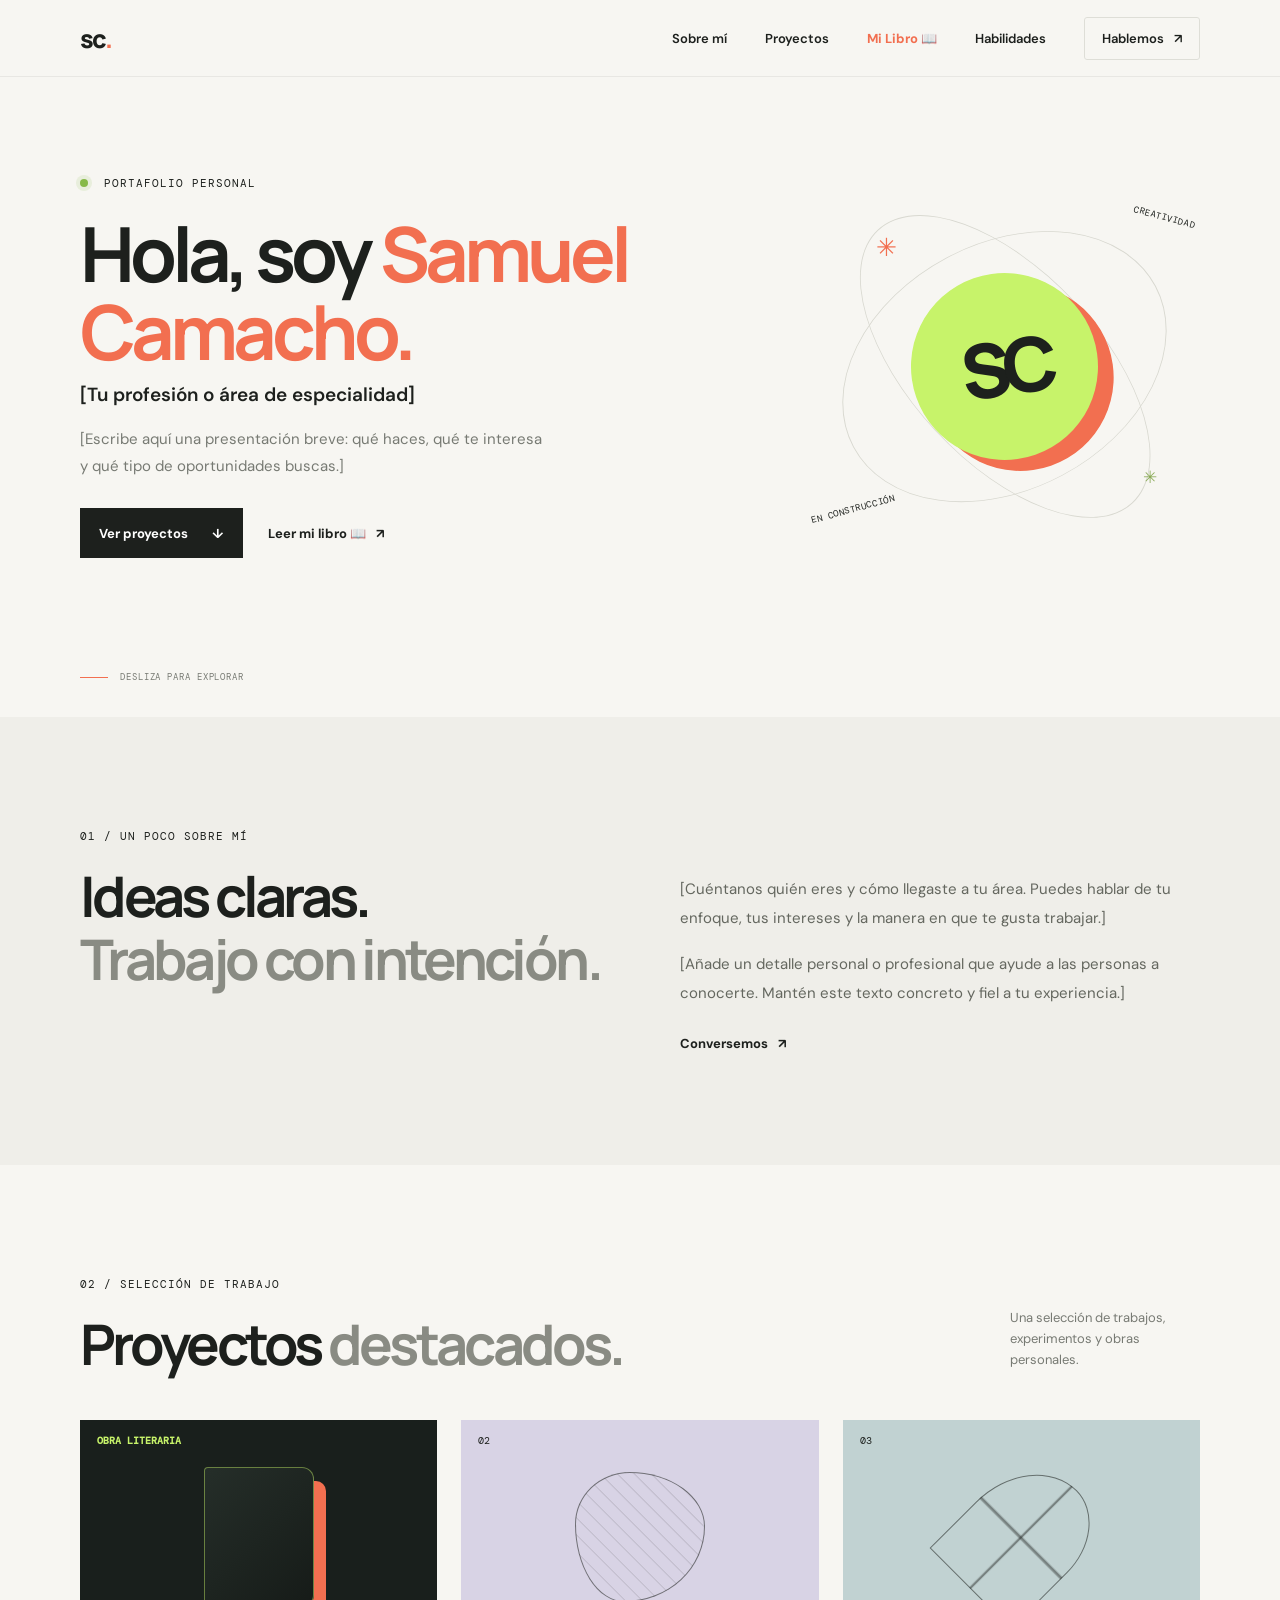
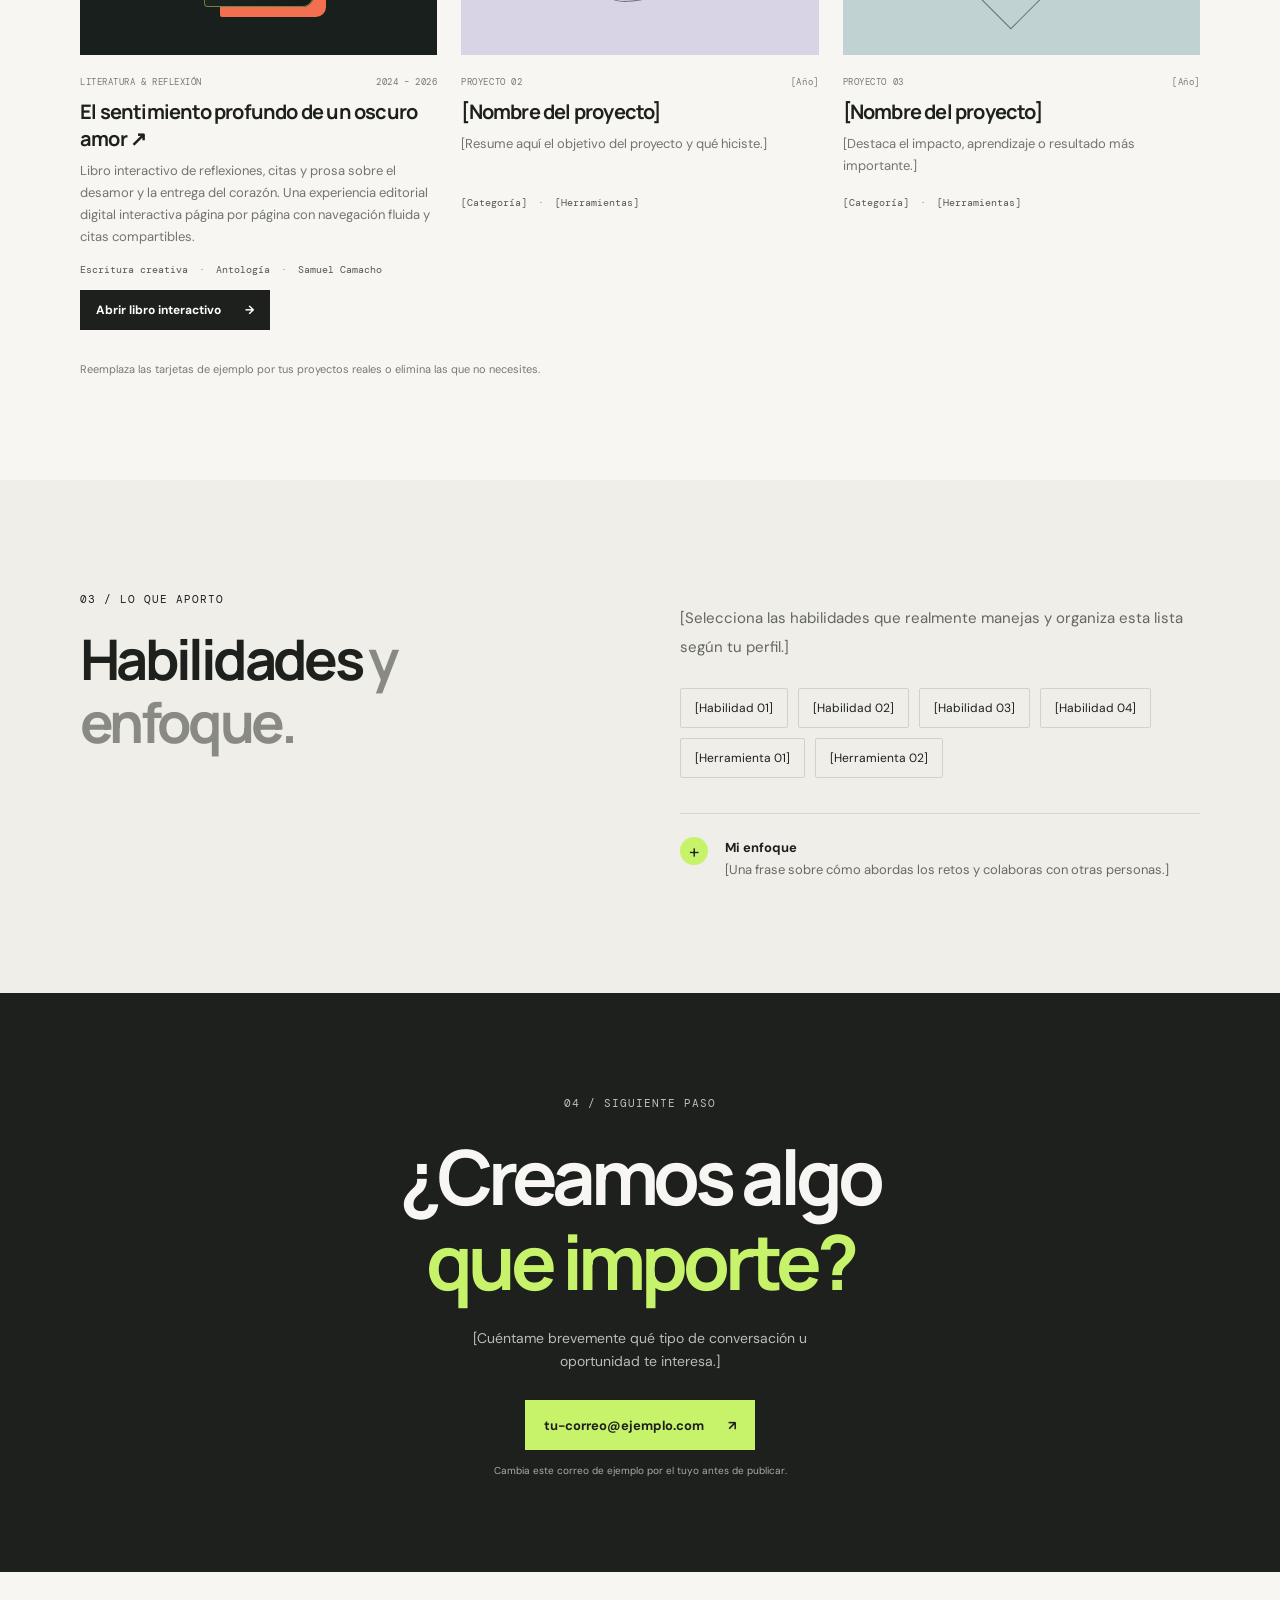
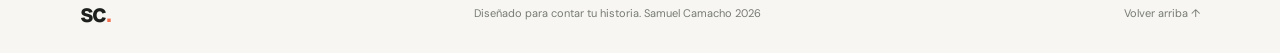
==== index.html @ 91c3448b "Subir archivos del portafolio" ====
<!doctype html>
<html lang="es">
  <head>
    <meta charset="utf-8" />
    <meta name="viewport" content="width=device-width, initial-scale=1" />
    <meta
      name="description"
      content="Portafolio personal de Samuel Camacho: presentación, proyectos, literatura y contacto."
    />
    <meta name="theme-color" content="#f7f6f2" />
    <title>Samuel Camacho — Portafolio</title>
    <link rel="stylesheet" href="styles.css" />
    <script src="script.js" defer></script>
  </head>
  <body>
    <a class="skip-link" href="#contenido">Saltar al contenido</a>

    <header class="site-header">
      <nav class="nav container" aria-label="Navegación principal">
        <a class="brand" href="#inicio" aria-label="Ir al inicio">sc<span>.</span></a>
        <button
          class="menu-toggle"
          type="button"
          aria-expanded="false"
          aria-controls="menu"
          aria-label="Abrir menú"
        >
          <span></span><span></span>
        </button>
        <ul class="nav-links" id="menu">
          <li><a href="#sobre-mi">Sobre mí</a></li>
          <li><a href="#proyectos">Proyectos</a></li>
          <li><a href="libro.html" class="nav-book-link">Mi Libro 📖</a></li>
          <li><a href="#habilidades">Habilidades</a></li>
          <li><a class="nav-contact" href="#contacto">Hablemos <span aria-hidden="true">↗</span></a></li>
        </ul>
      </nav>
    </header>

    <main id="contenido">
      <section class="hero container" id="inicio" aria-labelledby="hero-title">
        <div class="hero-copy">
          <p class="eyebrow"><span class="status-dot"></span> PORTAFOLIO PERSONAL</p>
          <h1 id="hero-title">Hola, soy <span class="accent">Samuel Camacho.</span></h1>
          <p class="hero-role">[Tu profesión o área de especialidad]</p>
          <p class="hero-description">
            [Escribe aquí una presentación breve: qué haces, qué te interesa y
            qué tipo de oportunidades buscas.]
          </p>
          <div class="hero-actions">
            <a class="button button-primary" href="#proyectos">Ver proyectos <span aria-hidden="true">↓</span></a>
            <a class="text-link" href="libro.html">Leer mi libro 📖 <span aria-hidden="true">↗</span></a>
          </div>
        </div>
        <div class="hero-art" aria-hidden="true">
          <div class="art-orbit orbit-one"></div>
          <div class="art-orbit orbit-two"></div>
          <div class="art-center"><span>SC</span></div>
          <span class="art-label label-top">CREATIVIDAD</span>
          <span class="art-label label-bottom">EN CONSTRUCCIÓN</span>
          <span class="art-spark spark-one">✳</span>
          <span class="art-spark spark-two">✳</span>
        </div>
        <a class="scroll-cue" href="#sobre-mi"><span></span> DESLIZA PARA EXPLORAR</a>
      </section>

      <section class="section about-section" id="sobre-mi" aria-labelledby="about-title">
        <div class="container section-grid">
          <div class="section-heading">
            <p class="eyebrow">01 / UN POCO SOBRE MÍ</p>
            <h2 id="about-title">Ideas claras.<br /><span class="muted">Trabajo con intención.</span></h2>
          </div>
          <div class="about-copy">
            <p>
              [Cuéntanos quién eres y cómo llegaste a tu área. Puedes hablar de
              tu enfoque, tus intereses y la manera en que te gusta trabajar.]
            </p>
            <p>
              [Añade un detalle personal o profesional que ayude a las personas
              a conocerte. Mantén este texto concreto y fiel a tu experiencia.]
            </p>
            <a class="text-link" href="#contacto">Conversemos <span aria-hidden="true">↗</span></a>
          </div>
        </div>
      </section>

      <section class="section projects-section" id="proyectos" aria-labelledby="projects-title">
        <div class="container">
          <div class="section-topline">
            <div class="section-heading">
              <p class="eyebrow">02 / SELECCIÓN DE TRABAJO</p>
              <h2 id="projects-title">Proyectos <span class="muted">destacados.</span></h2>
            </div>
            <p class="section-note">Una selección de trabajos, experimentos y obras personales.</p>
          </div>
          <div class="project-grid">
            <!-- PROYECTO DESTACADO 01: EL LIBRO DE SAMUEL CAMACHO -->
            <article class="project-card project-card-featured">
              <a href="libro.html" style="display: block; text-decoration: none; color: inherit;">
                <div class="project-visual visual-book" aria-hidden="true">
                  <span class="visual-mark">OBRA LITERARIA</span>
                  <div class="visual-shape"></div>
                </div>
              </a>
              <div class="project-meta"><span>LITERATURA &amp; REFLEXIÓN</span><span>2024 – 2026</span></div>
              <h3>
                <a href="libro.html" style="color: inherit; text-decoration: none;">
                  El sentimiento profundo de un oscuro amor <span aria-hidden="true">↗</span>
                </a>
              </h3>
              <p>
                Libro interactivo de reflexiones, citas y prosa sobre el desamor y la entrega del corazón. Una experiencia editorial digital interactiva página por página con navegación fluida y citas compartibles.
              </p>
              <p class="project-tags">Escritura creativa <span>·</span> Antología <span>·</span> Samuel Camacho</p>
              <div style="margin-top: 14px;">
                <a href="libro.html" class="button button-primary" style="min-height: 40px; font-size: 12px; padding: 0 16px;">
                  Abrir libro interactivo <span aria-hidden="true">→</span>
                </a>
              </div>
            </article>

            <!-- PROYECTO 02 -->
            <article class="project-card">
              <div class="project-visual visual-lilac" aria-hidden="true">
                <span class="visual-mark">02</span><span class="visual-shape"></span>
              </div>
              <div class="project-meta"><span>PROYECTO 02</span><span>[Año]</span></div>
              <h3>[Nombre del proyecto]</h3>
              <p>[Resume aquí el objetivo del proyecto y qué hiciste.]</p>
              <p class="project-tags">[Categoría] <span>·</span> [Herramientas]</p>
            </article>

            <!-- PROYECTO 03 -->
            <article class="project-card">
              <div class="project-visual visual-blue" aria-hidden="true">
                <span class="visual-mark">03</span><span class="visual-shape"></span>
              </div>
              <div class="project-meta"><span>PROYECTO 03</span><span>[Año]</span></div>
              <h3>[Nombre del proyecto]</h3>
              <p>[Destaca el impacto, aprendizaje o resultado más importante.]</p>
              <p class="project-tags">[Categoría] <span>·</span> [Herramientas]</p>
            </article>
          </div>
          <p class="edit-note">Reemplaza las tarjetas de ejemplo por tus proyectos reales o elimina las que no necesites.</p>
        </div>
      </section>

      <section class="section skills-section" id="habilidades" aria-labelledby="skills-title">
        <div class="container section-grid">
          <div class="section-heading">
            <p class="eyebrow">03 / LO QUE APORTO</p>
            <h2 id="skills-title">Habilidades <span class="muted">y enfoque.</span></h2>
          </div>
          <div class="skills-content">
            <p>[Selecciona las habilidades que realmente manejas y organiza esta lista según tu perfil.]</p>
            <div class="skill-list" aria-label="Habilidades editables">
              <span>[Habilidad 01]</span><span>[Habilidad 02]</span>
              <span>[Habilidad 03]</span><span>[Habilidad 04]</span>
              <span>[Herramienta 01]</span><span>[Herramienta 02]</span>
            </div>
            <div class="approach">
              <span class="approach-number">+</span>
              <p><strong>Mi enfoque</strong><br />[Una frase sobre cómo abordas los retos y colaboras con otras personas.]</p>
            </div>
          </div>
        </div>
      </section>

      <section class="contact-section" id="contacto" aria-labelledby="contact-title">
        <div class="container contact-inner">
          <p class="eyebrow">04 / SIGUIENTE PASO</p>
          <h2 id="contact-title">¿Creamos algo<br /><span>que importe?</span></h2>
          <p>[Cuéntame brevemente qué tipo de conversación u oportunidad te interesa.]</p>
          <a class="button button-light" href="mailto:tu-correo@ejemplo.com">
            tu-correo@ejemplo.com <span aria-hidden="true">↗</span>
          </a>
          <p class="contact-edit-note">Cambia este correo de ejemplo por el tuyo antes de publicar.</p>
        </div>
      </section>
    </main>

    <footer class="site-footer">
      <div class="container footer-inner">
        <a class="brand" href="#inicio" aria-label="Volver al inicio">sc<span>.</span></a>
        <p>Diseñado para contar tu historia. Samuel Camacho <span id="current-year"></span></p>
        <a class="back-to-top" href="#inicio">Volver arriba ↑</a>
      </div>
    </footer>
  </body>
</html>
---- styles.css ----
@import url("https://fonts.googleapis.com/css2?family=DM+Mono:wght@400;500&family=DM+Sans:wght@400;500;600;700&family=Manrope:wght@400;500;600;700;800&display=swap");

:root {
  color-scheme: light;
  --paper: #f7f6f2;
  --ink: #1d201d;
  --muted: #777a73;
  --line: #deded7;
  --lime: #c7f36a;
  --orange: #f26f50;
  --mono: "DM Mono", "Courier New", monospace;
  --body: "DM Sans", Arial, sans-serif;
  --display: "Manrope", "Arial", sans-serif;
}

* { box-sizing: border-box; }
html { scroll-behavior: smooth; scroll-padding-top: 88px; }
body { margin: 0; background: var(--paper); color: var(--ink); font-family: var(--body); -webkit-font-smoothing: antialiased; }
a { color: inherit; text-decoration: none; }
button, a { -webkit-tap-highlight-color: transparent; }
.container { width: min(1120px, calc(100% - 64px)); margin-inline: auto; }
.skip-link { position: absolute; z-index: 10; top: 12px; left: 12px; padding: 12px 16px; background: var(--ink); color: white; transform: translateY(-160%); }
.skip-link:focus { transform: translateY(0); }

.site-header { position: sticky; z-index: 5; top: 0; background: rgb(247 246 242 / 92%); backdrop-filter: blur(14px); border-bottom: 1px solid rgb(29 32 29 / 7%); }
.nav { min-height: 76px; display: flex; align-items: center; justify-content: space-between; }
.brand { font: 800 25px var(--display); letter-spacing: -2px; }
.brand span { color: var(--orange); }
.nav-links { display: flex; align-items: center; gap: 38px; margin: 0; padding: 0; list-style: none; font-size: 13px; font-weight: 600; }
.nav-links a { transition: color .2s ease; }
.nav-links a:hover, .text-link:hover { color: #d95b3f; }
.nav-contact { padding: 12px 17px; border: 1px solid var(--line); border-radius: 3px; }
.nav-contact span { margin-left: 7px; }
.menu-toggle { display: none; }

.hero { position: relative; min-height: 640px; display: grid; grid-template-columns: 1.1fr .9fr; align-items: center; gap: 30px; padding-top: 35px; padding-bottom: 95px; }
.hero-copy { position: relative; z-index: 1; max-width: 580px; }
.eyebrow { margin: 0 0 24px; font: 11px var(--mono); letter-spacing: .09em; }
.status-dot { display: inline-block; width: 8px; height: 8px; margin-right: 8px; background: #86b948; border-radius: 50%; box-shadow: 0 0 0 4px rgb(134 185 72 / 13%); }
h1, h2, h3, p { margin-top: 0; }
h1, h2 { font-family: var(--display); letter-spacing: -.065em; }
h1 { max-width: 620px; margin-bottom: 12px; font-size: clamp(48px, 6vw, 76px); line-height: 1.03; }
.accent { color: var(--orange); }
.hero-role { margin-bottom: 19px; font-size: 19px; font-weight: 600; }
.hero-description { max-width: 465px; margin-bottom: 28px; color: var(--muted); font-size: 15px; line-height: 1.8; }
.hero-actions { display: flex; align-items: center; gap: 25px; }
.button { display: inline-flex; align-items: center; justify-content: center; gap: 24px; min-height: 50px; padding: 0 19px; font-size: 13px; font-weight: 700; transition: transform .2s ease, background .2s ease; }
.button:hover { transform: translateY(-2px); }
.button-primary { background: var(--ink); color: white; }
.button-primary:hover { background: #383b36; }
.text-link { font-size: 13px; font-weight: 700; transition: color .2s ease; }
.text-link span { margin-left: 7px; }
.hero-art { position: relative; width: min(390px, 100%); aspect-ratio: 1; justify-self: end; display: grid; place-items: center; }
.art-orbit { position: absolute; border: 1px solid #d9d9d1; border-radius: 50%; }
.orbit-one { inset: 6%; transform: rotate(-28deg) scaleY(.72); }
.orbit-two { inset: 17% 2%; transform: rotate(47deg) scaleY(.74); }
.art-center { width: 48%; aspect-ratio: 1; display: grid; place-items: center; background: var(--lime); border-radius: 50%; box-shadow: 14px 13px 0 var(--orange); transform: rotate(-8deg); }
.art-center span { font: 800 clamp(42px, 6vw, 75px) var(--display); letter-spacing: -.12em; }
.art-label { position: absolute; font: 9px var(--mono); letter-spacing: .08em; }
.label-top { top: 10%; right: 1%; transform: rotate(15deg); }
.label-bottom { bottom: 12%; left: 0; transform: rotate(-15deg); }
.art-spark { position: absolute; color: var(--orange); font-size: 25px; }
.spark-one { top: 15%; left: 17%; }
.spark-two { right: 11%; bottom: 19%; color: #8aaa57; font-size: 17px; }
.scroll-cue { position: absolute; bottom: 34px; left: 0; display: flex; align-items: center; gap: 12px; color: var(--muted); font: 9px var(--mono); letter-spacing: .1em; }
.scroll-cue span { width: 28px; height: 1px; background: var(--orange); }

.section { padding: 112px 0; }
.about-section { background: #efeee9; }
.section-grid { display: grid; grid-template-columns: 1fr 1fr; gap: 80px; align-items: start; }
.section-heading .eyebrow { margin-bottom: 22px; }
h2 { margin-bottom: 0; font-size: clamp(37px, 4.4vw, 56px); line-height: 1.12; }
.muted { color: #898b83; }
.about-copy { max-width: 510px; padding-top: 46px; }
.about-copy p, .skills-content > p { color: #64675f; font-size: 15px; line-height: 1.9; }
.about-copy p + p { margin-top: 18px; margin-bottom: 25px; }

.projects-section { padding-bottom: 104px; }
.section-topline { display: flex; align-items: end; justify-content: space-between; gap: 25px; margin-bottom: 44px; }
.section-note { max-width: 190px; margin: 0 0 5px; color: var(--muted); font-size: 13px; line-height: 1.6; }
.project-grid { display: grid; grid-template-columns: repeat(3, 1fr); gap: 24px; }
.project-card { min-width: 0; }
.project-visual { position: relative; overflow: hidden; height: 235px; display: grid; place-items: center; margin-bottom: 21px; }
.visual-sunrise { background: #e6b590; }
.visual-lilac { background: #d8d3e5; }
.visual-blue { background: #c1d2d2; }
.visual-book { background: #191f1c; color: #ffffff; }
.visual-book .visual-mark { color: var(--lime); font-weight: 700; }
.visual-book .visual-shape { 
  width: 110px; 
  height: 140px; 
  border-radius: 4px 12px 12px 4px; 
  background: linear-gradient(135deg, #252e29 0%, #161b18 100%); 
  border: 1px solid rgba(199, 243, 106, 0.45); 
  box-shadow: 14px 12px 0 -2px var(--orange);
}
.nav-book-link { color: var(--orange) !important; font-weight: 700 !important; }
.nav-book-link:hover { opacity: 0.85; }
.visual-mark { position: absolute; z-index: 1; top: 14px; left: 17px; font: 10px var(--mono); }
.visual-shape { width: 130px; height: 130px; border: 1px solid rgb(29 32 29 / 55%); border-radius: 50%; transition: transform .5s ease; }
.visual-sunrise .visual-shape { background: radial-gradient(circle at 50% 60%, #f6d478 0 35%, transparent 36%), linear-gradient(160deg, transparent 49%, #32473f 50% 52%, transparent 53%); box-shadow: 25px 20px 0 -5px rgb(242 111 80 / 70%); }
.visual-lilac .visual-shape { border-radius: 42% 58% 62% 38% / 40% 42% 58% 60%; background: repeating-linear-gradient(45deg, transparent 0 10px, rgb(29 32 29 / 10%) 11px 12px); }
.visual-blue .visual-shape { width: 115px; height: 145px; border-radius: 55% 45% 0 0; background: linear-gradient(90deg, transparent 48%, rgb(29 32 29 / 45%) 49% 50%, transparent 51%), linear-gradient(0deg, transparent 48%, rgb(29 32 29 / 45%) 49% 50%, transparent 51%); transform: rotate(45deg); }
.project-card:hover .visual-shape { transform: scale(1.06) rotate(4deg); }
.project-meta { display: flex; justify-content: space-between; margin-bottom: 10px; color: var(--muted); font: 9px var(--mono); letter-spacing: .06em; }
.project-card h3 { margin-bottom: 8px; font: 700 20px var(--display); letter-spacing: -.04em; }
.project-card > p:not(.project-tags) { min-height: 48px; margin-bottom: 15px; color: #72756d; font-size: 13px; line-height: 1.7; }
.project-tags { color: #555850; font: 10px var(--mono); }
.project-tags span { color: var(--orange); padding: 0 5px; }
.edit-note { margin: 32px 0 0; color: var(--muted); font-size: 11px; }

.skills-section { background: #efeee9; }
.skills-content { padding-top: 12px; }
.skill-list { display: flex; flex-wrap: wrap; gap: 10px; margin: 27px 0 35px; }
.skill-list span { padding: 11px 14px; border: 1px solid #d2d2ca; border-radius: 2px; font-size: 12px; }
.approach { display: flex; align-items: flex-start; gap: 17px; padding-top: 23px; border-top: 1px solid #d6d6ce; }
.approach-number { display: grid; flex: 0 0 28px; height: 28px; place-items: center; background: var(--lime); border-radius: 50%; font-size: 19px; }
.approach p { margin: 0; color: #686b63; font-size: 13px; line-height: 1.7; }
.approach strong { color: var(--ink); }

.contact-section { padding: 103px 0 95px; background: var(--ink); color: var(--paper); }
.contact-inner { text-align: center; }
.contact-inner .eyebrow { color: #c0c1b9; }
.contact-inner h2 { margin-bottom: 22px; font-size: clamp(48px, 6vw, 76px); }
.contact-inner h2 span { color: var(--lime); }
.contact-inner > p:not(.eyebrow, .contact-edit-note) { max-width: 400px; margin: 0 auto 26px; color: #bbbdb5; font-size: 14px; line-height: 1.7; }
.button-light { background: var(--lime); color: var(--ink); }
.button-light:hover { background: #d7ff8c; }
.contact-edit-note { margin: 14px 0 0; color: #aaa; font-size: 10px; }
.site-footer { padding: 23px 0; }
.footer-inner { display: flex; align-items: center; justify-content: space-between; gap: 18px; }
.footer-inner > p, .back-to-top { margin: 0; color: var(--muted); font-size: 11px; }
.back-to-top:hover { color: var(--ink); }

@media (max-width: 760px) {
  .container { width: min(100% - 40px, 560px); }
  .nav { min-height: 68px; }
  .menu-toggle { display: flex; flex-direction: column; gap: 6px; width: 42px; height: 42px; align-items: center; justify-content: center; border: 1px solid var(--line); background: transparent; cursor: pointer; }
  .menu-toggle span { width: 17px; height: 1px; background: var(--ink); transition: transform .2s ease; }
  .menu-toggle[aria-expanded="true"] span:first-child { transform: translateY(3.5px) rotate(45deg); }
  .menu-toggle[aria-expanded="true"] span:last-child { transform: translateY(-3.5px) rotate(-45deg); }
  .nav-links { position: absolute; top: 67px; right: 0; left: 0; display: none; flex-direction: column; align-items: stretch; gap: 0; padding: 10px 20px 19px; background: var(--paper); border-bottom: 1px solid var(--line); }
  .nav-links.is-open { display: flex; }
  .nav-links a { display: block; padding: 14px 0; }
  .nav-contact { border: 0; }
  .nav-contact span { margin-left: 5px; }
  .hero { min-height: 0; grid-template-columns: 1fr; gap: 0; padding-top: 75px; padding-bottom: 90px; }
  .hero-copy { max-width: 100%; }
  h1 { font-size: clamp(48px, 12vw, 68px); }
  .hero-role { font-size: 17px; }
  .hero-description { font-size: 14px; }
  .hero-art { width: min(300px, 83%); margin: 34px auto 0; justify-self: center; }
  .scroll-cue { bottom: 30px; }
  .section { padding: 77px 0; }
  .section-grid { grid-template-columns: 1fr; gap: 20px; }
  .about-copy { padding-top: 10px; }
  .section-topline { align-items: start; flex-direction: column; margin-bottom: 30px; }
  .section-note { max-width: 270px; }
  .project-grid { grid-template-columns: 1fr; gap: 36px; }
  .project-visual { height: auto; aspect-ratio: 1.45; }
  .project-card > p:not(.project-tags) { min-height: 0; }
  .skills-content { padding-top: 0; }
  .contact-section { padding: 77px 0 72px; }
}

@media (max-width: 420px) {
  .container { width: calc(100% - 36px); }
  .hero-actions { gap: 17px; }
  .button { gap: 13px; padding: 0 14px; }
  .footer-inner { flex-wrap: wrap; }
  .footer-inner > p { order: 1; width: 100%; text-align: center; }
}

@media (prefers-reduced-motion: reduce) {
  *, *::before, *::after { scroll-behavior: auto !important; transition-duration: .01ms !important; animation-duration: .01ms !important; }
}
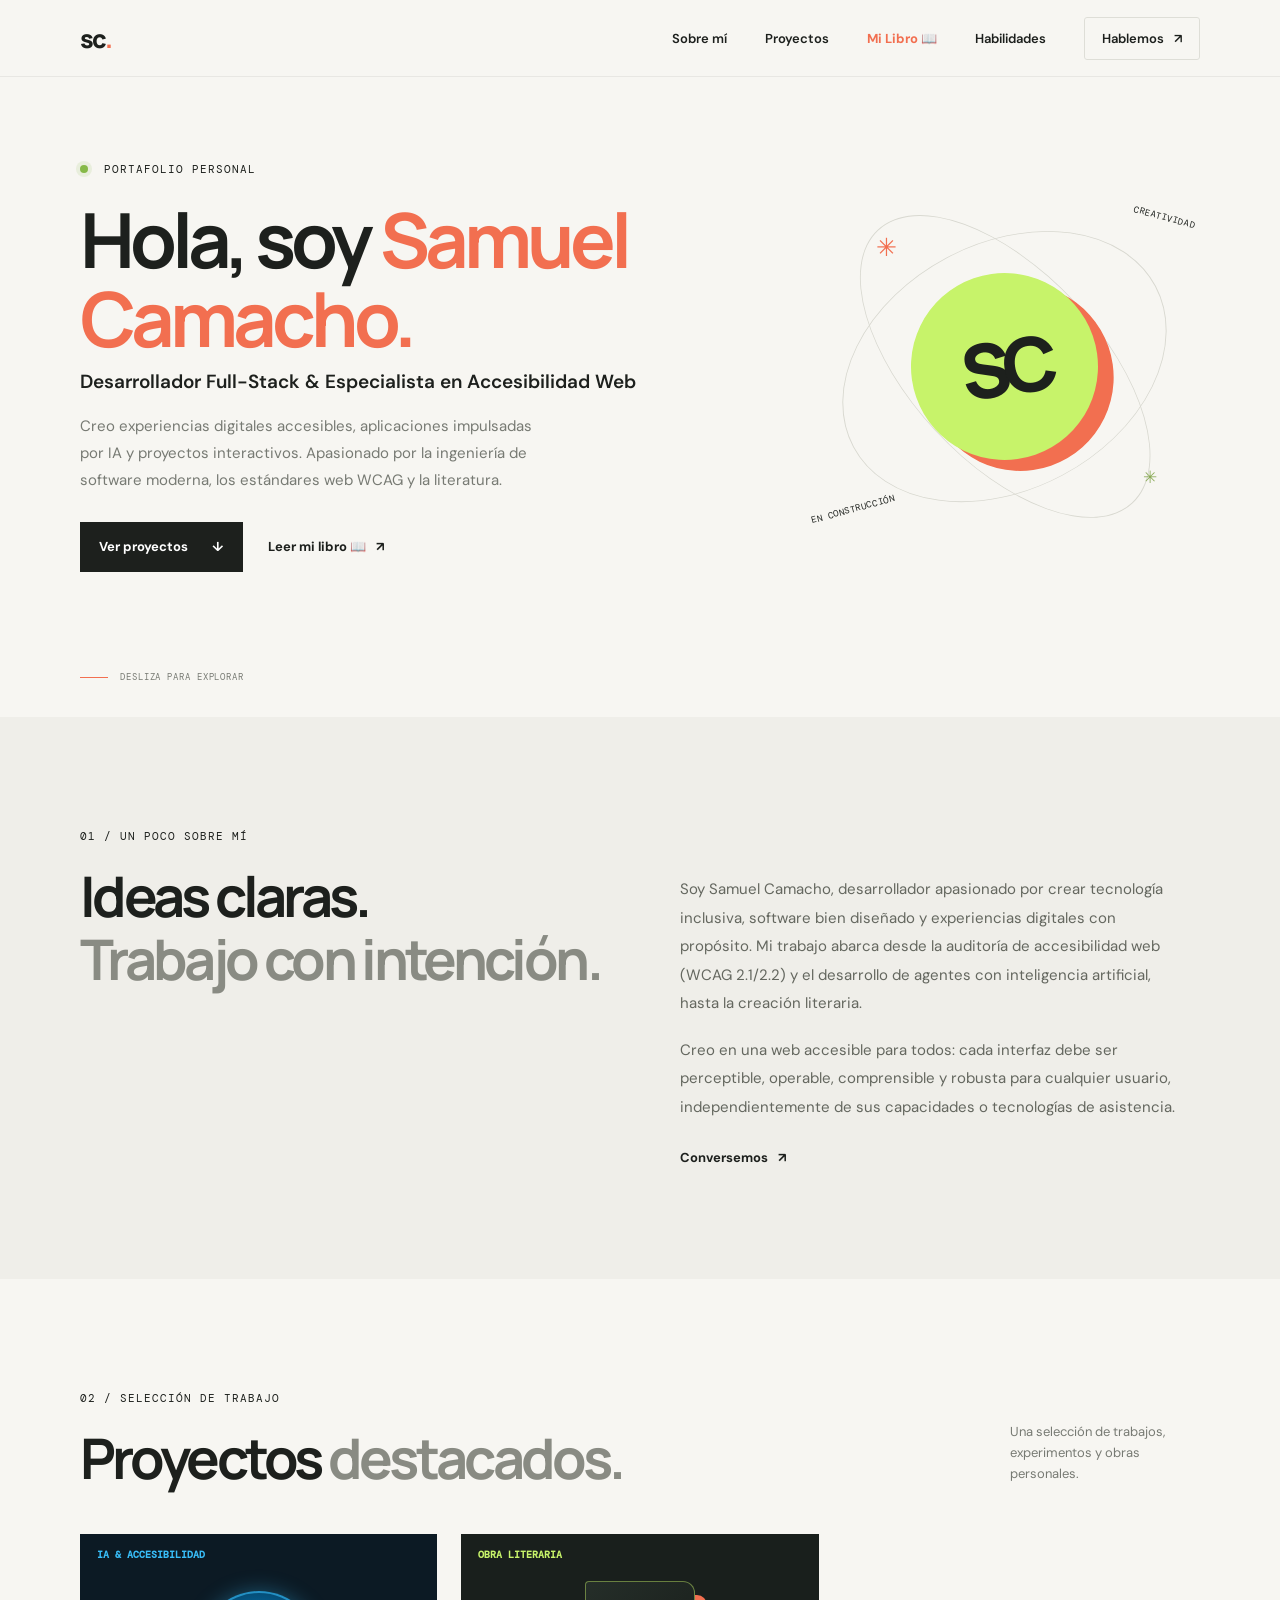
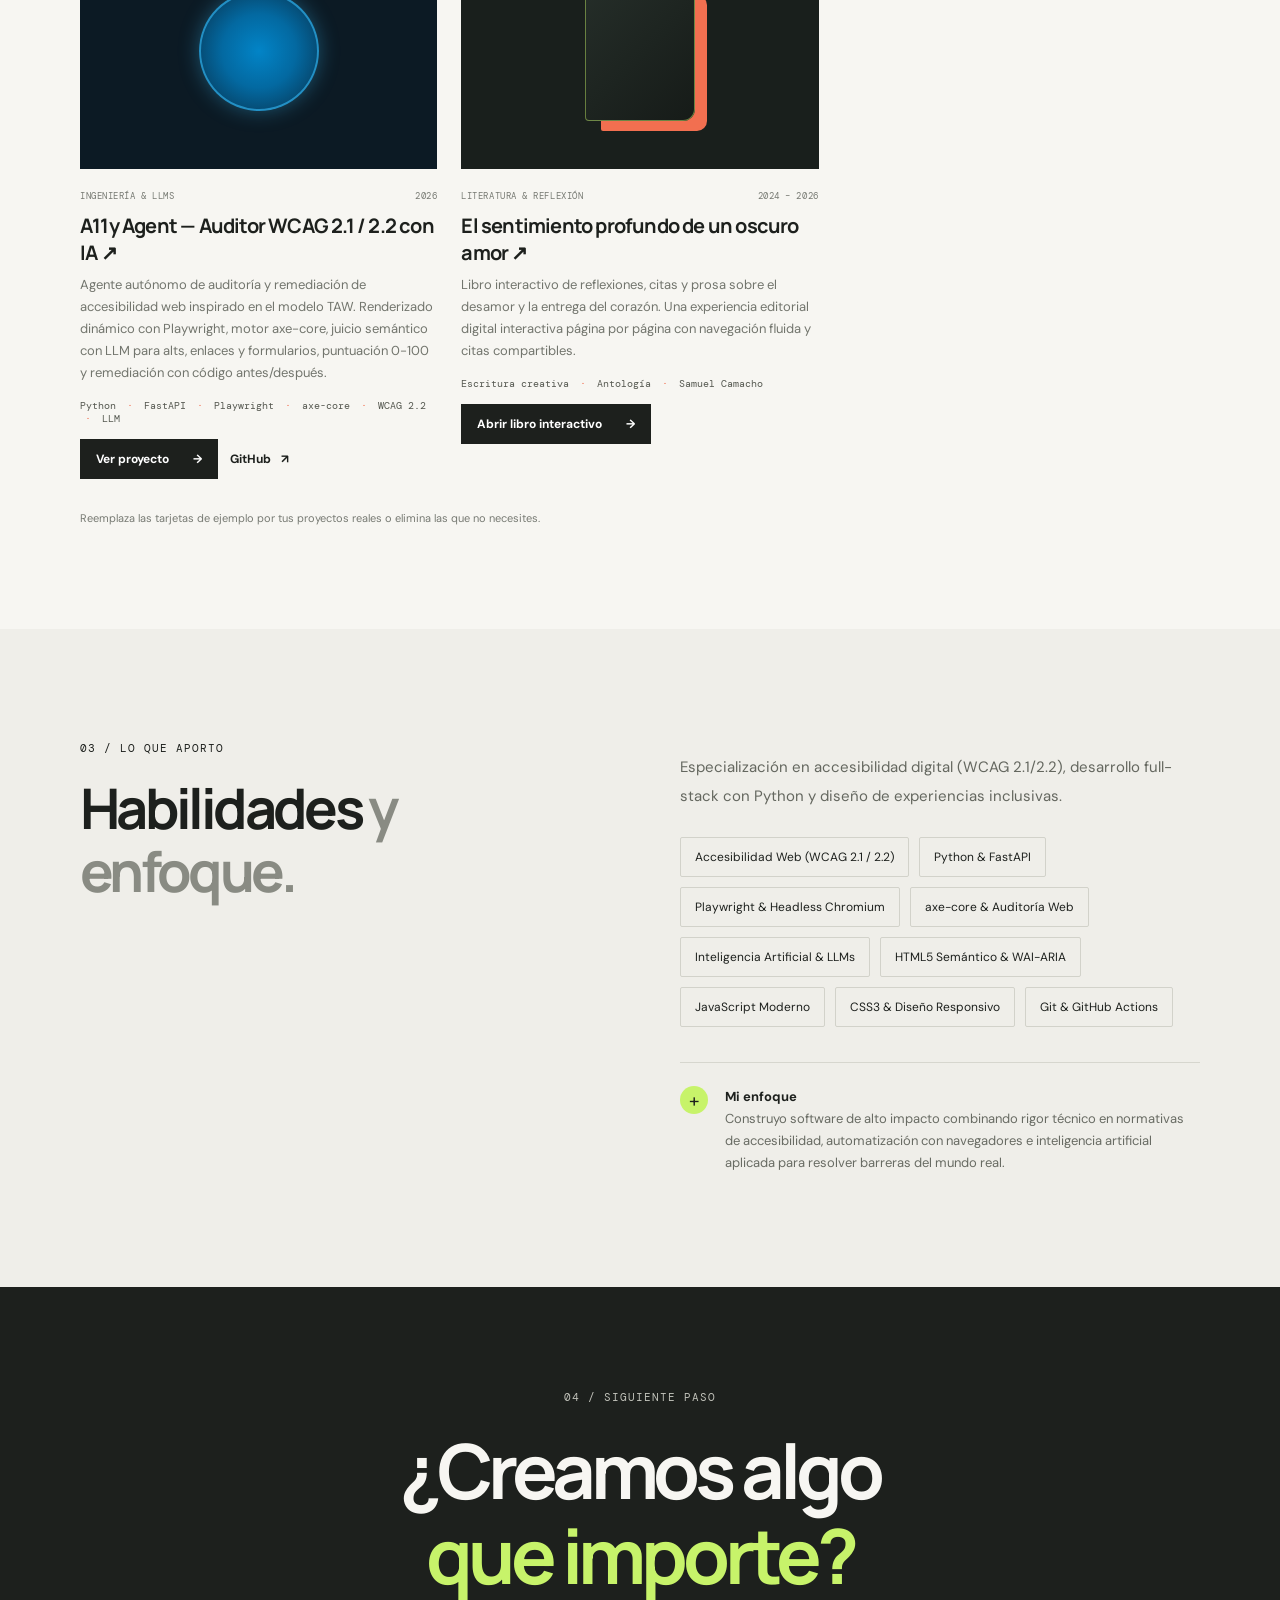
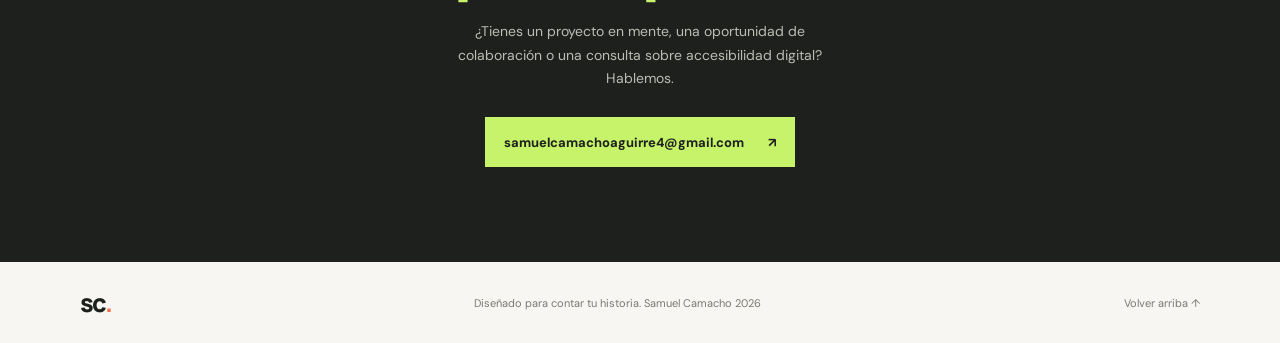
==== commit 1582a342: "feat(proyectos): conectar A11y Agent y organizar carpeta de proyectos" ====
--- a/index.html
+++ b/index.html
@@ -30,7 +30,7 @@
         <ul class="nav-links" id="menu">
           <li><a href="#sobre-mi">Sobre mí</a></li>
           <li><a href="#proyectos">Proyectos</a></li>
-          <li><a href="libro.html" class="nav-book-link">Mi Libro 📖</a></li>
+          <li><a href="proyectos/libro.html" class="nav-book-link">Mi Libro 📖</a></li>
           <li><a href="#habilidades">Habilidades</a></li>
           <li><a class="nav-contact" href="#contacto">Hablemos <span aria-hidden="true">↗</span></a></li>
         </ul>
@@ -42,14 +42,13 @@
         <div class="hero-copy">
           <p class="eyebrow"><span class="status-dot"></span> PORTAFOLIO PERSONAL</p>
           <h1 id="hero-title">Hola, soy <span class="accent">Samuel Camacho.</span></h1>
-          <p class="hero-role">[Tu profesión o área de especialidad]</p>
+          <p class="hero-role">Desarrollador Full-Stack &amp; Especialista en Accesibilidad Web</p>
           <p class="hero-description">
-            [Escribe aquí una presentación breve: qué haces, qué te interesa y
-            qué tipo de oportunidades buscas.]
+            Creo experiencias digitales accesibles, aplicaciones impulsadas por IA y proyectos interactivos. Apasionado por la ingeniería de software moderna, los estándares web WCAG y la literatura.
           </p>
           <div class="hero-actions">
             <a class="button button-primary" href="#proyectos">Ver proyectos <span aria-hidden="true">↓</span></a>
-            <a class="text-link" href="libro.html">Leer mi libro 📖 <span aria-hidden="true">↗</span></a>
+            <a class="text-link" href="proyectos/libro.html">Leer mi libro 📖 <span aria-hidden="true">↗</span></a>
           </div>
         </div>
         <div class="hero-art" aria-hidden="true">
@@ -72,12 +71,10 @@
           </div>
           <div class="about-copy">
             <p>
-              [Cuéntanos quién eres y cómo llegaste a tu área. Puedes hablar de
-              tu enfoque, tus intereses y la manera en que te gusta trabajar.]
+              Soy Samuel Camacho, desarrollador apasionado por crear tecnología inclusiva, software bien diseñado y experiencias digitales con propósito. Mi trabajo abarca desde la auditoría de accesibilidad web (WCAG 2.1/2.2) y el desarrollo de agentes con inteligencia artificial, hasta la creación literaria.
             </p>
             <p>
-              [Añade un detalle personal o profesional que ayude a las personas
-              a conocerte. Mantén este texto concreto y fiel a tu experiencia.]
+              Creo en una web accesible para todos: cada interfaz debe ser perceptible, operable, comprensible y robusta para cualquier usuario, independientemente de sus capacidades o tecnologías de asistencia.
             </p>
             <a class="text-link" href="#contacto">Conversemos <span aria-hidden="true">↗</span></a>
           </div>
@@ -94,9 +91,37 @@
             <p class="section-note">Una selección de trabajos, experimentos y obras personales.</p>
           </div>
           <div class="project-grid">
-            <!-- PROYECTO DESTACADO 01: EL LIBRO DE SAMUEL CAMACHO -->
+            <!-- PROYECTO DESTACADO 01: A11Y AGENT -->
             <article class="project-card project-card-featured">
-              <a href="libro.html" style="display: block; text-decoration: none; color: inherit;">
+              <a href="proyectos/a11y-agent.html" style="display: block; text-decoration: none; color: inherit;">
+                <div class="project-visual visual-a11y" aria-hidden="true">
+                  <span class="visual-mark">IA &amp; ACCESIBILIDAD</span>
+                  <div class="visual-shape"></div>
+                </div>
+              </a>
+              <div class="project-meta"><span>INGENIERÍA &amp; LLMS</span><span>2026</span></div>
+              <h3>
+                <a href="proyectos/a11y-agent.html" style="color: inherit; text-decoration: none;">
+                  A11y Agent — Auditor WCAG 2.1 / 2.2 con IA <span aria-hidden="true">↗</span>
+                </a>
+              </h3>
+              <p>
+                Agente autónomo de auditoría y remediación de accesibilidad web inspirado en el modelo TAW. Renderizado dinámico con Playwright, motor axe-core, juicio semántico con LLM para alts, enlaces y formularios, puntuación 0-100 y remediación con código antes/después.
+              </p>
+              <p class="project-tags">Python <span>·</span> FastAPI <span>·</span> Playwright <span>·</span> axe-core <span>·</span> WCAG 2.2 <span>·</span> LLM</p>
+              <div style="margin-top: 14px; display: flex; gap: 12px; align-items: center;">
+                <a href="proyectos/a11y-agent.html" class="button button-primary" style="min-height: 40px; font-size: 12px; padding: 0 16px;">
+                  Ver proyecto <span aria-hidden="true">→</span>
+                </a>
+                <a href="https://github.com/SamuelCamacho2008/a11y-agent" target="_blank" rel="noopener" class="text-link" style="font-size: 12px;">
+                  GitHub <span aria-hidden="true">↗</span>
+                </a>
+              </div>
+            </article>
+
+            <!-- PROYECTO DESTACADO 02: EL LIBRO DE SAMUEL CAMACHO -->
+            <article class="project-card">
+              <a href="proyectos/libro.html" style="display: block; text-decoration: none; color: inherit;">
                 <div class="project-visual visual-book" aria-hidden="true">
                   <span class="visual-mark">OBRA LITERARIA</span>
                   <div class="visual-shape"></div>
@@ -104,7 +129,7 @@
               </a>
               <div class="project-meta"><span>LITERATURA &amp; REFLEXIÓN</span><span>2024 – 2026</span></div>
               <h3>
-                <a href="libro.html" style="color: inherit; text-decoration: none;">
+                <a href="proyectos/libro.html" style="color: inherit; text-decoration: none;">
                   El sentimiento profundo de un oscuro amor <span aria-hidden="true">↗</span>
                 </a>
               </h3>
@@ -113,32 +138,10 @@
               </p>
               <p class="project-tags">Escritura creativa <span>·</span> Antología <span>·</span> Samuel Camacho</p>
               <div style="margin-top: 14px;">
-                <a href="libro.html" class="button button-primary" style="min-height: 40px; font-size: 12px; padding: 0 16px;">
+                <a href="proyectos/libro.html" class="button button-primary" style="min-height: 40px; font-size: 12px; padding: 0 16px;">
                   Abrir libro interactivo <span aria-hidden="true">→</span>
                 </a>
               </div>
-            </article>
-
-            <!-- PROYECTO 02 -->
-            <article class="project-card">
-              <div class="project-visual visual-lilac" aria-hidden="true">
-                <span class="visual-mark">02</span><span class="visual-shape"></span>
-              </div>
-              <div class="project-meta"><span>PROYECTO 02</span><span>[Año]</span></div>
-              <h3>[Nombre del proyecto]</h3>
-              <p>[Resume aquí el objetivo del proyecto y qué hiciste.]</p>
-              <p class="project-tags">[Categoría] <span>·</span> [Herramientas]</p>
-            </article>
-
-            <!-- PROYECTO 03 -->
-            <article class="project-card">
-              <div class="project-visual visual-blue" aria-hidden="true">
-                <span class="visual-mark">03</span><span class="visual-shape"></span>
-              </div>
-              <div class="project-meta"><span>PROYECTO 03</span><span>[Año]</span></div>
-              <h3>[Nombre del proyecto]</h3>
-              <p>[Destaca el impacto, aprendizaje o resultado más importante.]</p>
-              <p class="project-tags">[Categoría] <span>·</span> [Herramientas]</p>
             </article>
           </div>
           <p class="edit-note">Reemplaza las tarjetas de ejemplo por tus proyectos reales o elimina las que no necesites.</p>
@@ -152,15 +155,21 @@
             <h2 id="skills-title">Habilidades <span class="muted">y enfoque.</span></h2>
           </div>
           <div class="skills-content">
-            <p>[Selecciona las habilidades que realmente manejas y organiza esta lista según tu perfil.]</p>
-            <div class="skill-list" aria-label="Habilidades editables">
-              <span>[Habilidad 01]</span><span>[Habilidad 02]</span>
-              <span>[Habilidad 03]</span><span>[Habilidad 04]</span>
-              <span>[Herramienta 01]</span><span>[Herramienta 02]</span>
+            <p>Especialización en accesibilidad digital (WCAG 2.1/2.2), desarrollo full-stack con Python y diseño de experiencias inclusivas.</p>
+            <div class="skill-list" aria-label="Habilidades técnicas">
+              <span>Accesibilidad Web (WCAG 2.1 / 2.2)</span>
+              <span>Python &amp; FastAPI</span>
+              <span>Playwright &amp; Headless Chromium</span>
+              <span>axe-core &amp; Auditoría Web</span>
+              <span>Inteligencia Artificial &amp; LLMs</span>
+              <span>HTML5 Semántico &amp; WAI-ARIA</span>
+              <span>JavaScript Moderno</span>
+              <span>CSS3 &amp; Diseño Responsivo</span>
+              <span>Git &amp; GitHub Actions</span>
             </div>
             <div class="approach">
               <span class="approach-number">+</span>
-              <p><strong>Mi enfoque</strong><br />[Una frase sobre cómo abordas los retos y colaboras con otras personas.]</p>
+              <p><strong>Mi enfoque</strong><br />Construyo software de alto impacto combinando rigor técnico en normativas de accesibilidad, automatización con navegadores e inteligencia artificial aplicada para resolver barreras del mundo real.</p>
             </div>
           </div>
         </div>
@@ -170,11 +179,10 @@
         <div class="container contact-inner">
           <p class="eyebrow">04 / SIGUIENTE PASO</p>
           <h2 id="contact-title">¿Creamos algo<br /><span>que importe?</span></h2>
-          <p>[Cuéntame brevemente qué tipo de conversación u oportunidad te interesa.]</p>
-          <a class="button button-light" href="mailto:tu-correo@ejemplo.com">
-            tu-correo@ejemplo.com <span aria-hidden="true">↗</span>
+          <p>¿Tienes un proyecto en mente, una oportunidad de colaboración o una consulta sobre accesibilidad digital? Hablemos.</p>
+          <a class="button button-light" href="mailto:samuelcamachoaguirre4@gmail.com">
+            samuelcamachoaguirre4@gmail.com <span aria-hidden="true">↗</span>
           </a>
-          <p class="contact-edit-note">Cambia este correo de ejemplo por el tuyo antes de publicar.</p>
         </div>
       </section>
     </main>
--- a/styles.css
+++ b/styles.css
@@ -94,6 +94,16 @@
   border: 1px solid rgba(199, 243, 106, 0.45); 
   box-shadow: 14px 12px 0 -2px var(--orange);
 }
+.visual-a11y { background: #0c1a24; color: #38bdf8; }
+.visual-a11y .visual-mark { color: #38bdf8; font-weight: 700; }
+.visual-a11y .visual-shape {
+  width: 120px;
+  height: 120px;
+  border-radius: 50%;
+  background: radial-gradient(circle at 50% 50%, #0284c7 0%, #0369a1 45%, #082f49 100%);
+  border: 2px solid rgba(56, 189, 248, 0.6);
+  box-shadow: 0 0 20px rgba(56, 189, 248, 0.35);
+}
 .nav-book-link { color: var(--orange) !important; font-weight: 700 !important; }
 .nav-book-link:hover { opacity: 0.85; }
 .visual-mark { position: absolute; z-index: 1; top: 14px; left: 17px; font: 10px var(--mono); }
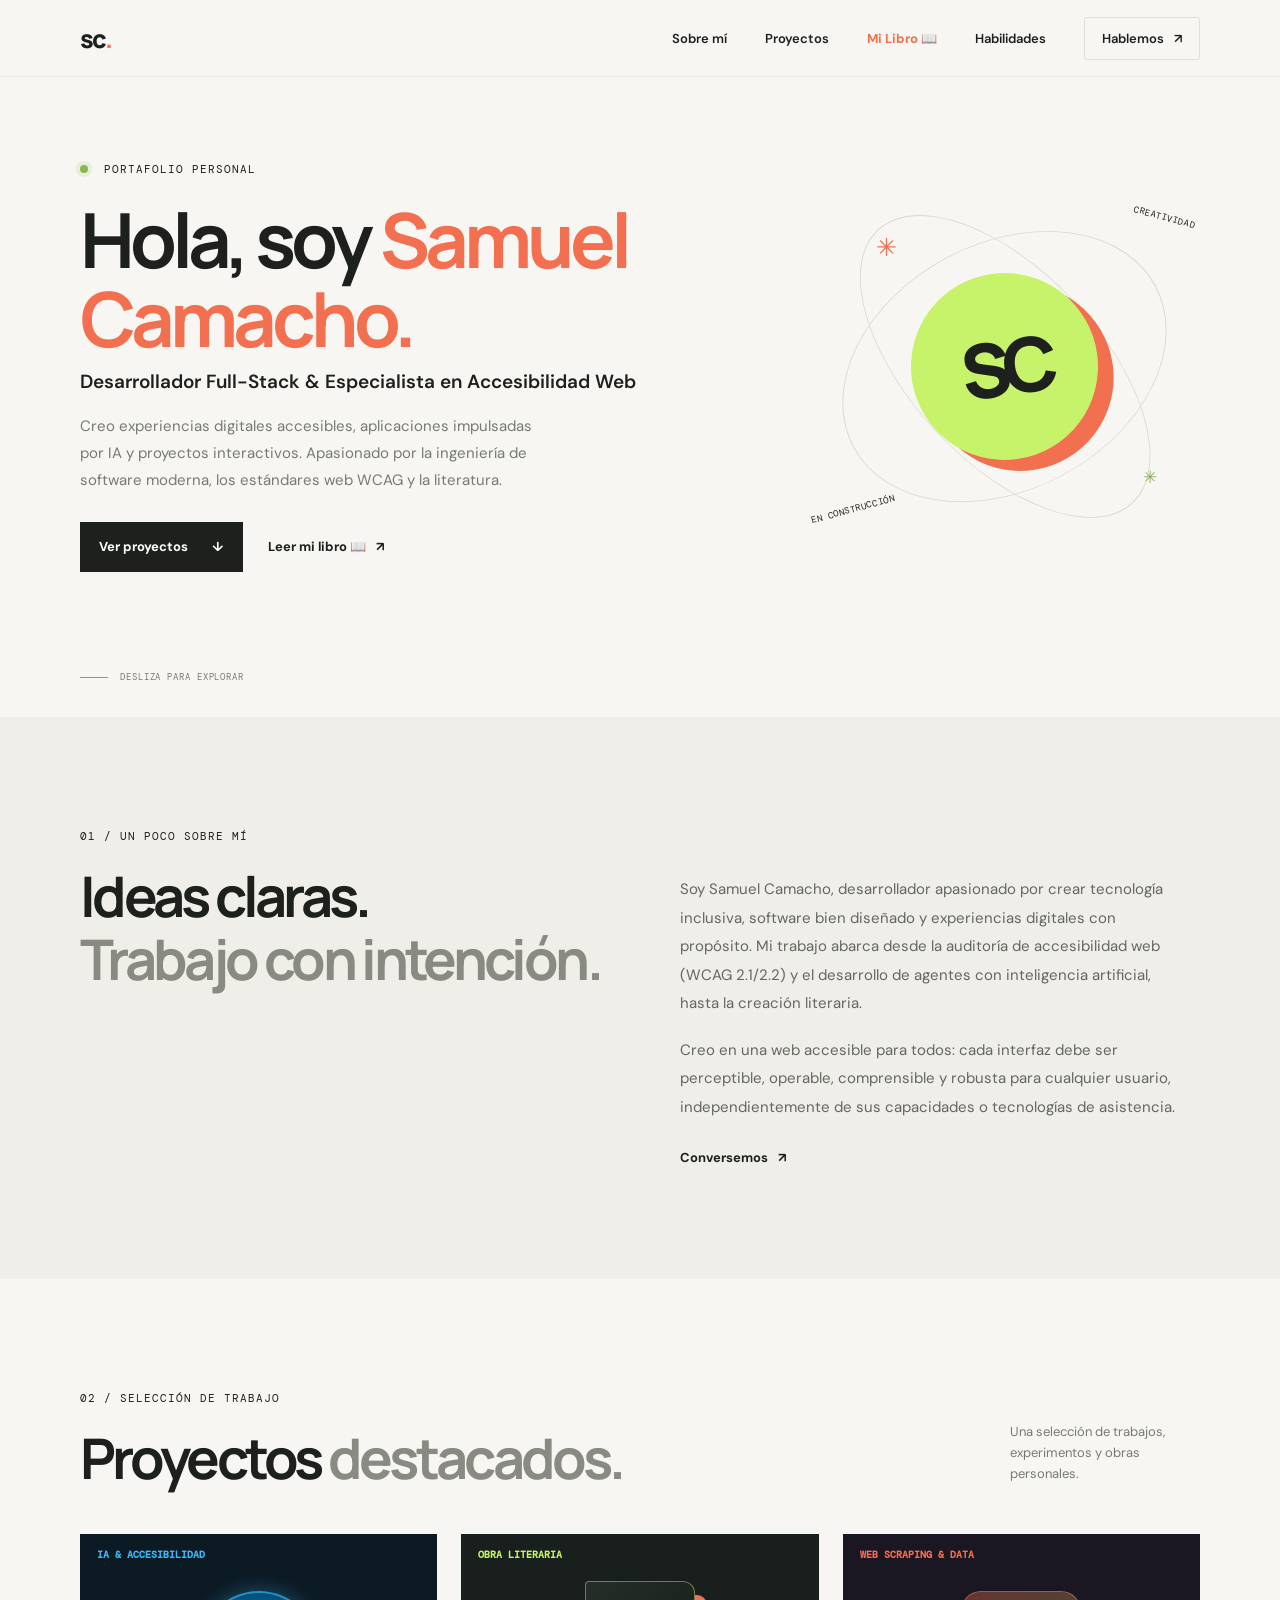
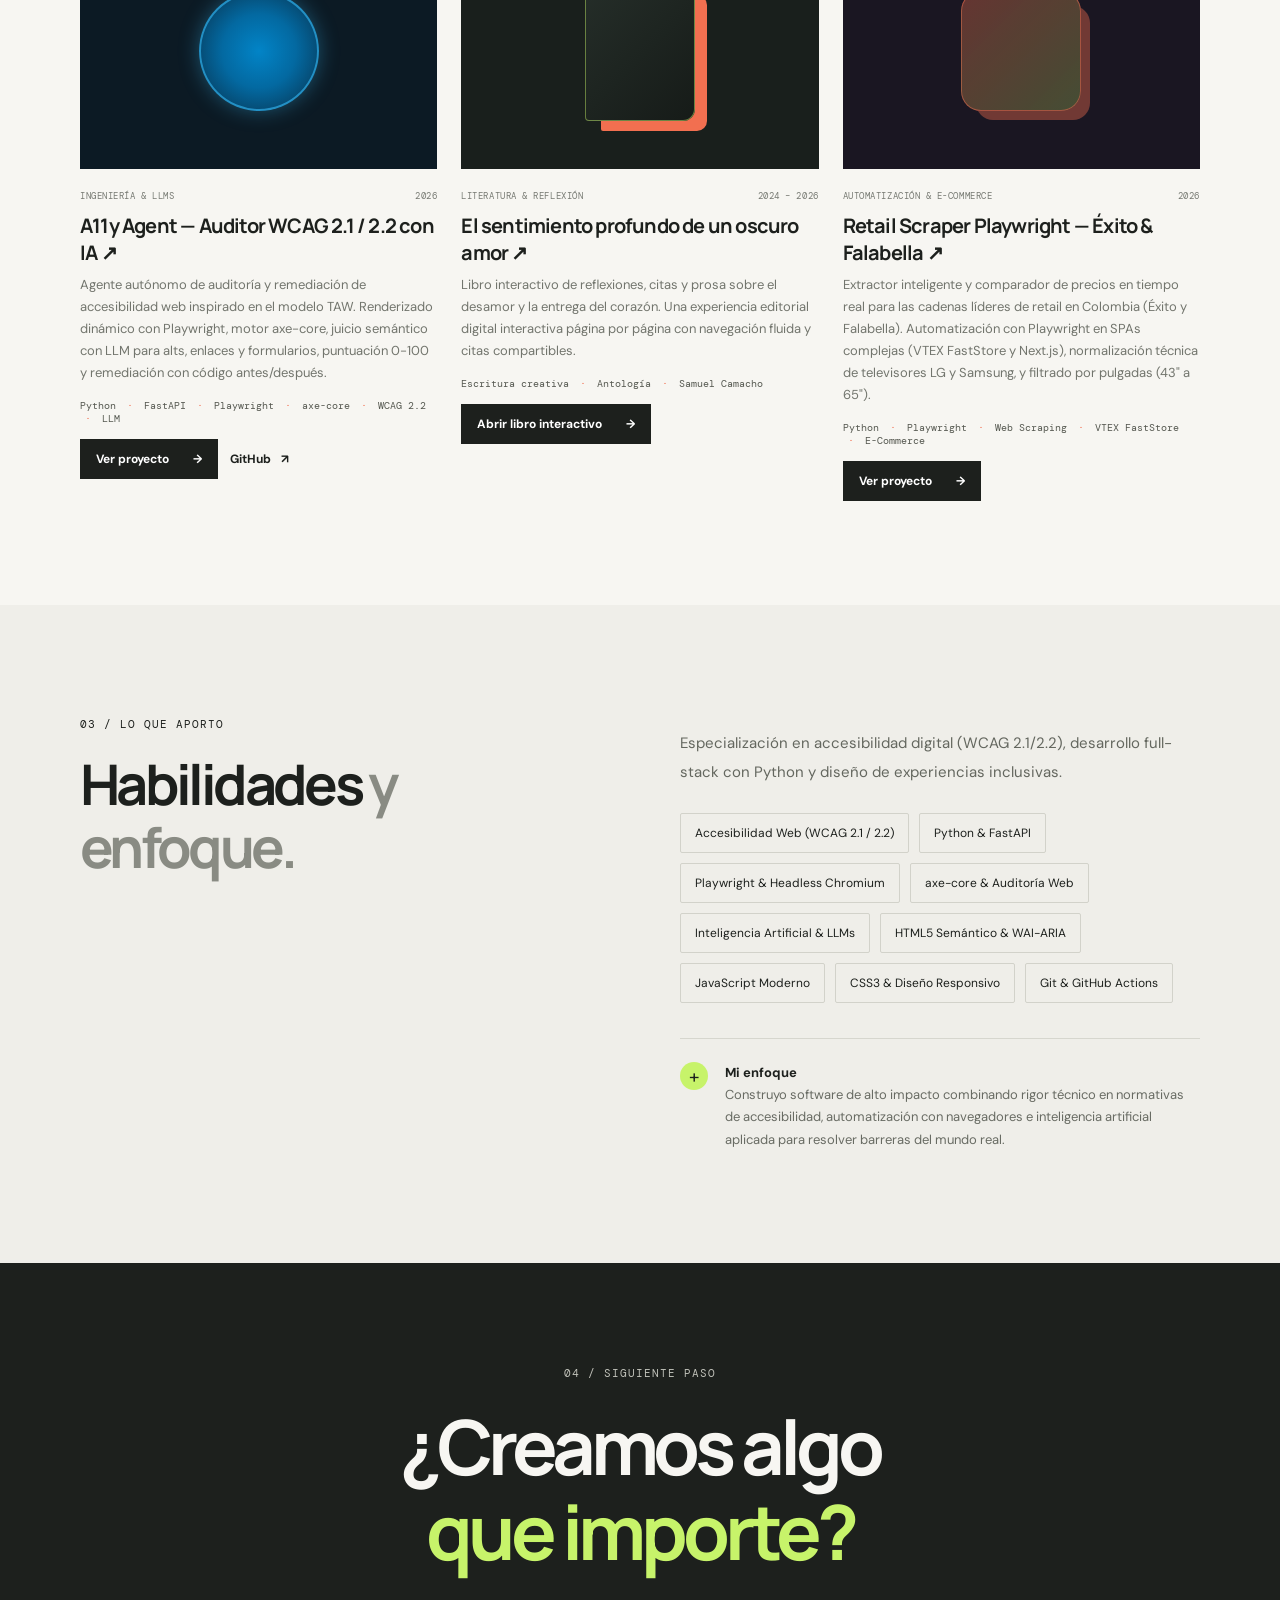
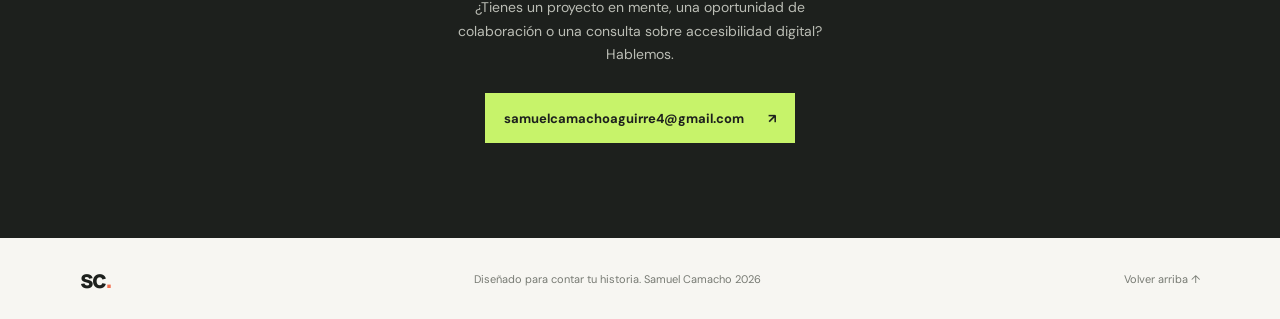
==== commit 96ac9119: "feat(proyectos): anadir proyecto Retail Scraper Playwright (Exito y Falabella)" ====
--- a/index.html
+++ b/index.html
@@ -143,8 +143,32 @@
                 </a>
               </div>
             </article>
-          </div>
-          <p class="edit-note">Reemplaza las tarjetas de ejemplo por tus proyectos reales o elimina las que no necesites.</p>
+
+            <!-- PROYECTO DESTACADO 03: RETAIL SCRAPER PLAYWRIGHT -->
+            <article class="project-card">
+              <a href="proyectos/tv-scraper.html" style="display: block; text-decoration: none; color: inherit;">
+                <div class="project-visual visual-scraper" aria-hidden="true">
+                  <span class="visual-mark">WEB SCRAPING &amp; DATA</span>
+                  <div class="visual-shape"></div>
+                </div>
+              </a>
+              <div class="project-meta"><span>AUTOMATIZACIÓN &amp; E-COMMERCE</span><span>2026</span></div>
+              <h3>
+                <a href="proyectos/tv-scraper.html" style="color: inherit; text-decoration: none;">
+                  Retail Scraper Playwright — Éxito &amp; Falabella <span aria-hidden="true">↗</span>
+                </a>
+              </h3>
+              <p>
+                Extractor inteligente y comparador de precios en tiempo real para las cadenas líderes de retail en Colombia (Éxito y Falabella). Automatización con Playwright en SPAs complejas (VTEX FastStore y Next.js), normalización técnica de televisores LG y Samsung, y filtrado por pulgadas (43" a 65").
+              </p>
+              <p class="project-tags">Python <span>·</span> Playwright <span>·</span> Web Scraping <span>·</span> VTEX FastStore <span>·</span> E-Commerce</p>
+              <div style="margin-top: 14px; display: flex; gap: 12px; align-items: center;">
+                <a href="proyectos/tv-scraper.html" class="button button-primary" style="min-height: 40px; font-size: 12px; padding: 0 16px;">
+                  Ver proyecto <span aria-hidden="true">→</span>
+                </a>
+              </div>
+            </article>
+          </div>
         </div>
       </section>
 
--- a/styles.css
+++ b/styles.css
@@ -104,6 +104,16 @@
   border: 2px solid rgba(56, 189, 248, 0.6);
   box-shadow: 0 0 20px rgba(56, 189, 248, 0.35);
 }
+.visual-scraper { background: #1a1622; color: #f26f50; }
+.visual-scraper .visual-mark { color: #f26f50; font-weight: 700; }
+.visual-scraper .visual-shape {
+  width: 120px;
+  height: 120px;
+  border-radius: 20px;
+  background: linear-gradient(135deg, rgba(242, 111, 80, 0.35) 0%, rgba(199, 243, 106, 0.25) 100%);
+  border: 1px solid rgba(242, 111, 80, 0.5);
+  box-shadow: 12px 12px 0 -3px rgba(242, 111, 80, 0.4);
+}
 .nav-book-link { color: var(--orange) !important; font-weight: 700 !important; }
 .nav-book-link:hover { opacity: 0.85; }
 .visual-mark { position: absolute; z-index: 1; top: 14px; left: 17px; font: 10px var(--mono); }
